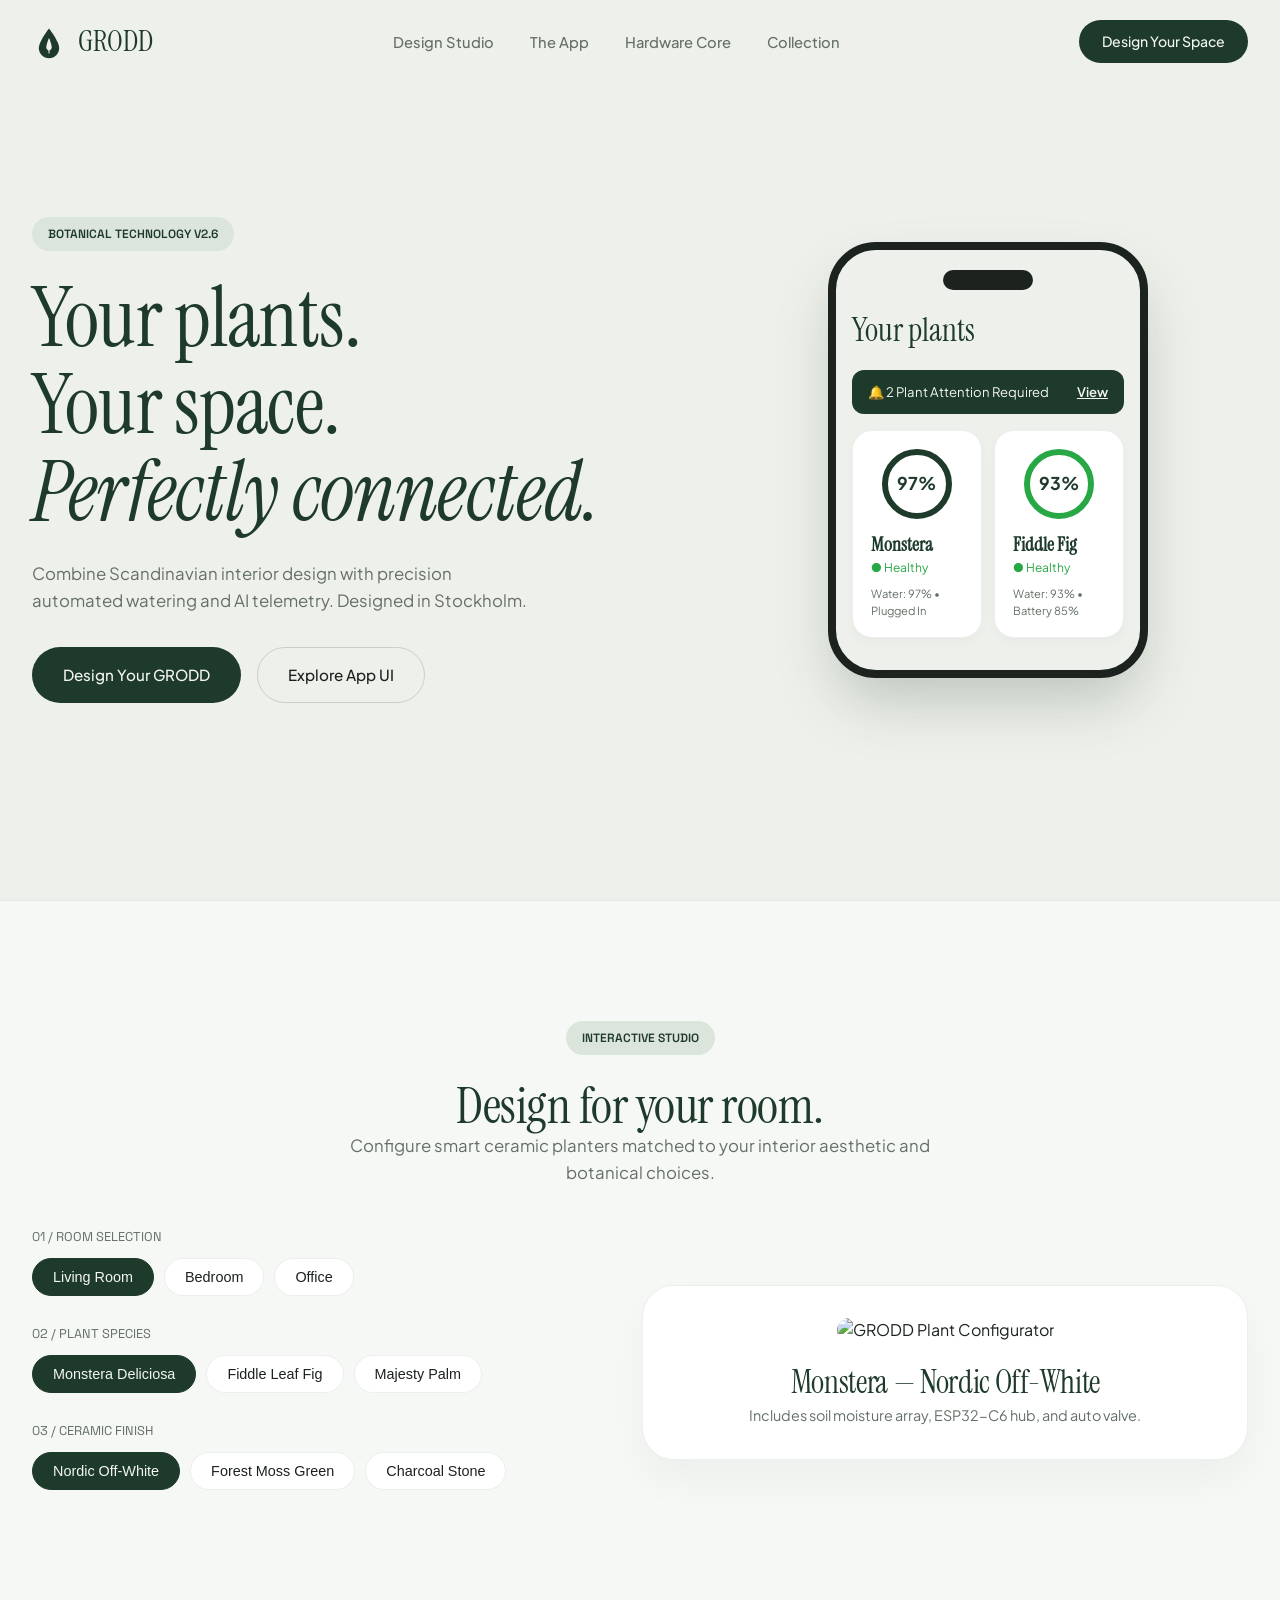
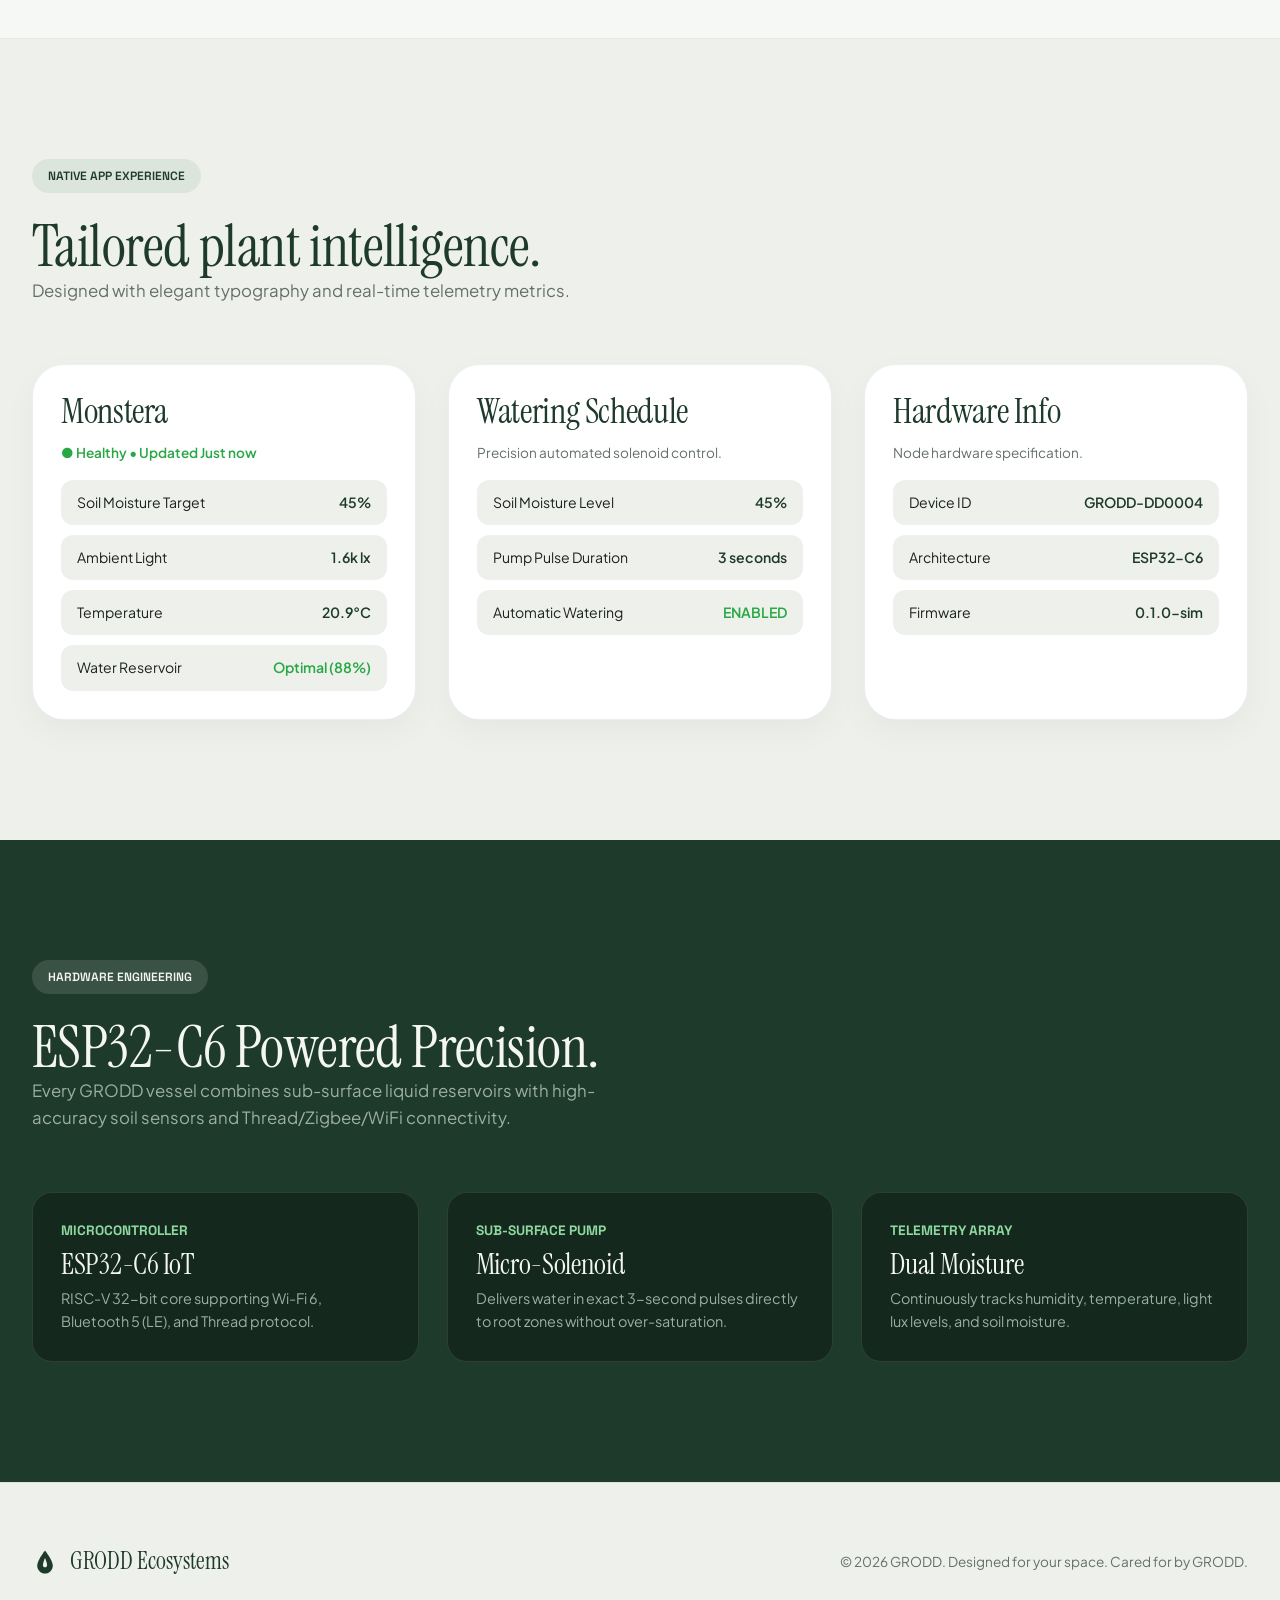
==== docs/Index.html @ 6c62f856 "upload web" ====
<!DOCTYPE html>
<html lang="en" class="no-js">
<head>
    <meta charset="UTF-8">
    <meta name="viewport" content="width=device-width, initial-scale=1.0">
    <title>GRODD — Botanical Technology & Smart Ecosystem</title>
    <meta name="description" content="GRODD bridges nature, Scandinavian design, and intelligence. Precision automated watering, ESP32-C6 cloud connectivity, and AI plant care.">
    
    <!-- Open Graph -->
    <meta property="og:type" content="website">
    <meta property="og:title" content="GRODD — Botanical Technology">
    <meta property="og:description" content="Plants. Designed for your space. Cared for by GRODD.">

    <!-- Fonts: Instrument Serif (App Headings) + Plus Jakarta Sans + Space Grotesk -->
    <link rel="preconnect" href="https://fonts.googleapis.com">
    <link rel="preconnect" href="https://fonts.gstatic.com" crossorigin>
    <link href="https://fonts.googleapis.com/css2?family=Instrument+Serif:ital@0;1&family=Plus+Jakarta+Sans:wght@300;400;500;600;700&family=Space+Grotesk:wght@300;400;500;600&display=swap" rel="stylesheet">

    <!-- Three.js -->
    <script src="https://cdnjs.cloudflare.com/ajax/libs/three.js/r128/three.min.js"></script>

    <style>
        /* -------------------------------------------------------------------------- */
        /* DESIGN SYSTEM MATCHED TO GRODD APP UI                                     */
        /* -------------------------------------------------------------------------- */
        :root {
            /* Palette directly sampled from GRODD UI Screenshots */
            --bg-primary: #EEF1EB;        /* Organic Off-white / Sage-tinted canvas */
            --bg-surface: #F6F8F5;        /* Card surface light */
            --bg-card: #FFFFFF;           /* Elevated crisp white card */
            --bg-dark: #1E3A2B;           /* Signature Deep Forest Green */
            --bg-dark-surface: #14281E;   /* Deepest Forest Night */
            
            --text-main: #1C221E;         /* Dark Forest Charcoal */
            --text-muted: #647067;        /* Soft Sage Charcoal */
            --text-light: #F4F6F3;        /* Warm Cream White */
            --text-light-muted: #9BB0A3;  /* Muted Sage White */

            --accent-green: #1E3A2B;      /* Brand Deep Green */
            --accent-emerald: #28A745;    /* Status Active Green */
            --accent-soft-green: #DCE5DC; /* Soft Green Pill Container */
            --accent-warm: #E3B069;       /* Light Gauge Warning */

            --border-subtle: rgba(30, 58, 43, 0.08);
            --border-strong: rgba(30, 58, 43, 0.18);
            --border-dark-subtle: rgba(255, 255, 255, 0.1);

            --font-serif: 'Instrument Serif', Georgia, serif;
            --font-sans: 'Plus Jakarta Sans', -apple-system, sans-serif;
            --font-mono: 'Space Grotesk', monospace;

            --radius-sm: 12px;
            --radius-md: 20px;
            --radius-lg: 32px;
            --radius-full: 9999px;

            --transition-fast: 0.2s cubic-bezier(0.16, 1, 0.3, 1);
            --transition-smooth: 0.5s cubic-bezier(0.16, 1, 0.3, 1);

            --container-max: 1320px;
        }

        /* Reset */
        *, *::before, *::after {
            box-sizing: border-box;
            margin: 0;
            padding: 0;
        }

        html {
            scroll-behavior: smooth;
            background-color: var(--bg-primary);
            color: var(--text-main);
            font-family: var(--font-sans);
            font-size: 16px;
            line-height: 1.5;
            -webkit-font-smoothing: antialiased;
        }

        body {
            overflow-x: hidden;
        }

        ::selection {
            background: var(--bg-dark);
            color: var(--text-light);
        }

        /* Typography */
        h1, h2, h3, .serif-heading {
            font-family: var(--font-serif);
            font-weight: 400;
            letter-spacing: -0.01em;
            line-height: 1.05;
        }

        .mono {
            font-family: var(--font-mono);
            text-transform: uppercase;
            letter-spacing: 0.06em;
            font-size: 0.78rem;
            color: var(--text-muted);
        }

        .section-tag {
            display: inline-flex;
            align-items: center;
            gap: 8px;
            padding: 8px 16px;
            border-radius: var(--radius-full);
            background: var(--accent-soft-green);
            font-family: var(--font-mono);
            font-size: 0.75rem;
            color: var(--bg-dark);
            margin-bottom: 24px;
            font-weight: 600;
            text-transform: uppercase;
        }

        p {
            color: var(--text-muted);
            font-size: 1.05rem;
            line-height: 1.6;
        }

        a {
            color: inherit;
            text-decoration: none;
        }

        /* Layout */
        .container {
            width: 100%;
            max-width: var(--container-max);
            margin: 0 auto;
            padding: 0 32px;
        }

        section {
            padding: 120px 0;
            position: relative;
        }

        /* Buttons */
        .btn {
            display: inline-flex;
            align-items: center;
            justify-content: center;
            gap: 10px;
            padding: 16px 30px;
            border-radius: var(--radius-full);
            font-size: 0.95rem;
            font-weight: 500;
            cursor: pointer;
            transition: all var(--transition-fast);
            border: 1px solid transparent;
        }

        .btn-dark {
            background: var(--bg-dark);
            color: var(--text-light);
        }

        .btn-dark:hover {
            background: #12251B;
            transform: translateY(-2px);
            box-shadow: 0 12px 24px rgba(30, 58, 43, 0.2);
        }

        .btn-outline {
            background: transparent;
            color: var(--text-main);
            border-color: var(--border-strong);
        }

        .btn-outline:hover {
            background: rgba(30, 58, 43, 0.05);
            transform: translateY(-2px);
        }

        /* -------------------------------------------------------------------------- */
        /* NAVBAR                                                                     */
        /* -------------------------------------------------------------------------- */
        .navbar {
            position: fixed;
            top: 0;
            left: 0;
            width: 100%;
            z-index: 1000;
            padding: 20px 0;
            transition: all var(--transition-smooth);
        }

        .navbar.scrolled {
            padding: 12px 0;
            background: rgba(238, 241, 245, 0.85);
            backdrop-filter: blur(16px);
            -webkit-backdrop-filter: blur(16px);
            border-bottom: 1px solid var(--border-subtle);
        }

        .nav-container {
            display: flex;
            align-items: center;
            justify-content: space-between;
        }

        .brand-logo {
            display: flex;
            align-items: center;
            gap: 12px;
            font-family: var(--font-serif);
            font-size: 1.8rem;
            color: var(--bg-dark);
            font-weight: 500;
        }

        /* Brand Icon SVG Matching Uploaded App Icon */
        .brand-icon-svg {
            width: 34px;
            height: 34px;
        }

        .nav-links {
            display: flex;
            align-items: center;
            gap: 36px;
            list-style: none;
        }

        .nav-link {
            font-size: 0.92rem;
            color: var(--text-muted);
            font-weight: 500;
            transition: color var(--transition-fast);
        }

        .nav-link:hover {
            color: var(--bg-dark);
        }

        /* -------------------------------------------------------------------------- */
        /* HERO SECTION                                                               */
        /* -------------------------------------------------------------------------- */
        .hero {
            min-height: 100vh;
            display: flex;
            align-items: center;
            padding-top: 140px;
            position: relative;
            overflow: hidden;
        }

        #hero-canvas {
            position: absolute;
            top: 0;
            left: 0;
            width: 100%;
            height: 100%;
            z-index: 1;
            pointer-events: none;
            opacity: 0.6;
        }

        .hero-grid {
            display: grid;
            grid-template-columns: 1.1fr 0.9fr;
            gap: 60px;
            align-items: center;
            position: relative;
            z-index: 2;
        }

        .hero-title {
            font-size: clamp(3.4rem, 6.5vw, 5.8rem);
            color: var(--bg-dark);
            margin-bottom: 24px;
        }

        .hero-title i {
            font-family: var(--font-serif);
            font-style: italic;
        }

        /* Mockup Component replicating Uploaded App Screenshots */
        .app-phone-container {
            position: relative;
            display: flex;
            justify-content: center;
        }

        .app-phone-card {
            width: 320px;
            background: var(--bg-primary);
            border: 8px solid #1C221E;
            border-radius: 48px;
            box-shadow: 0 30px 60px -10px rgba(30, 58, 43, 0.25);
            padding: 20px 16px;
            position: relative;
            overflow: hidden;
        }

        .phone-notch {
            width: 90px;
            height: 20px;
            background: #1C221E;
            border-radius: 10px;
            margin: 0 auto 16px;
        }

        .app-header-title {
            font-family: var(--font-serif);
            font-size: 2rem;
            color: var(--bg-dark);
            margin-bottom: 16px;
        }

        .app-alert-banner {
            background: var(--bg-dark);
            color: var(--text-light);
            border-radius: var(--radius-sm);
            padding: 12px 16px;
            display: flex;
            align-items: center;
            justify-content: space-between;
            font-size: 0.82rem;
            margin-bottom: 16px;
        }

        .app-plant-card {
            background: var(--bg-card);
            border-radius: var(--radius-md);
            padding: 18px;
            border: 1px solid var(--border-subtle);
            margin-bottom: 12px;
            box-shadow: 0 4px 12px rgba(0,0,0,0.03);
        }

        .app-ring-gauge {
            width: 70px;
            height: 70px;
            border-radius: 50%;
            border: 6px solid var(--bg-dark);
            display: flex;
            align-items: center;
            justify-content: center;
            font-family: var(--font-sans);
            font-weight: 700;
            font-size: 1.1rem;
            color: var(--bg-dark);
            margin: 0 auto 12px;
            position: relative;
        }

        /* -------------------------------------------------------------------------- */
        /* GRODD STUDIO CONFIGURATOR                                                  */
        /* -------------------------------------------------------------------------- */
        .studio-section {
            background: var(--bg-surface);
            border-top: 1px solid var(--border-subtle);
            border-bottom: 1px solid var(--border-subtle);
        }

        .config-grid {
            display: grid;
            grid-template-columns: 1fr 1.1fr;
            gap: 60px;
            margin-top: 40px;
            align-items: center;
        }

        .control-group {
            margin-bottom: 28px;
        }

        .control-label {
            font-family: var(--font-mono);
            font-size: 0.8rem;
            color: var(--text-muted);
            text-transform: uppercase;
            margin-bottom: 12px;
        }

        .pill-options {
            display: flex;
            flex-wrap: wrap;
            gap: 10px;
        }

        .pill-btn {
            background: var(--bg-card);
            border: 1px solid var(--border-subtle);
            color: var(--text-main);
            padding: 10px 20px;
            border-radius: var(--radius-full);
            font-size: 0.9rem;
            cursor: pointer;
            transition: all var(--transition-fast);
            font-weight: 500;
        }

        .pill-btn:hover {
            border-color: var(--bg-dark);
        }

        .pill-btn.active {
            background: var(--bg-dark);
            color: var(--text-light);
            border-color: var(--bg-dark);
        }

        .preview-card {
            background: var(--bg-card);
            border-radius: var(--radius-lg);
            border: 1px solid var(--border-subtle);
            padding: 32px;
            box-shadow: 0 20px 40px rgba(0,0,0,0.04);
            text-align: center;
        }

        .preview-image {
            width: 100%;
            height: 320px;
            object-fit: cover;
            border-radius: var(--radius-md);
            margin-bottom: 24px;
            transition: opacity 0.3s ease;
        }

        /* -------------------------------------------------------------------------- */
        /* APP SHOWCASE SECTION (SERIF UI ALIGNMENT)                                 */
        /* -------------------------------------------------------------------------- */
        .app-showcase-grid {
            display: grid;
            grid-template-columns: repeat(3, 1fr);
            gap: 32px;
            margin-top: 60px;
        }

        .app-screen-card {
            background: var(--bg-card);
            border: 1px solid var(--border-subtle);
            border-radius: var(--radius-lg);
            padding: 28px;
            box-shadow: 0 12px 32px rgba(0,0,0,0.04);
        }

        .app-screen-card h3 {
            font-size: 2.2rem;
            color: var(--bg-dark);
            margin-bottom: 12px;
        }

        .telemetry-row {
            display: flex;
            justify-content: space-between;
            background: var(--bg-primary);
            padding: 12px 16px;
            border-radius: var(--radius-sm);
            margin-top: 10px;
            font-size: 0.88rem;
        }

        .telemetry-val {
            font-weight: 600;
            color: var(--bg-dark);
        }

        /* -------------------------------------------------------------------------- */
        /* ECOSYSTEM & HARDWARE SPECS (ESP32-C6)                                      */
        /* -------------------------------------------------------------------------- */
        .dark-section {
            background: var(--bg-dark);
            color: var(--text-light);
        }

        .dark-section p {
            color: var(--text-light-muted);
        }

        .dark-section .section-tag {
            background: rgba(255,255,255,0.12);
            color: var(--text-light);
        }

        .spec-grid {
            display: grid;
            grid-template-columns: repeat(auto-fit, minmax(260px, 1fr));
            gap: 28px;
            margin-top: 60px;
        }

        .spec-card {
            background: var(--bg-dark-surface);
            border: 1px solid var(--border-dark-subtle);
            border-radius: var(--radius-md);
            padding: 28px;
        }

        .spec-card h4 {
            font-family: var(--font-mono);
            color: #8FD8A0;
            font-size: 0.85rem;
            margin-bottom: 8px;
            text-transform: uppercase;
        }

        .spec-card h3 {
            font-size: 1.8rem;
            color: var(--text-light);
            margin-bottom: 8px;
        }

        /* -------------------------------------------------------------------------- */
        /* FOOTER & BRAND SIGNATURE                                                   */
        /* -------------------------------------------------------------------------- */
        footer {
            border-top: 1px solid var(--border-subtle);
            padding: 60px 0 40px;
            background: var(--bg-primary);
        }

        .footer-flex {
            display: flex;
            justify-content: space-between;
            align-items: center;
            flex-wrap: wrap;
            gap: 20px;
        }

        /* Responsive */
        @media (max-width: 992px) {
            .hero-grid, .config-grid, .app-showcase-grid {
                grid-template-columns: 1fr;
            }
            .nav-links {
                display: none;
            }
        }
    </style>
</head>
<body>

    <!-- NAVBAR WITH MATCHED BRAND ICON -->
    <nav class="navbar" id="navbar">
        <div class="container nav-container">
            <a href="#" class="brand-logo">
                <!-- SVG sampled from uploaded icon_2.png -->
                <svg class="brand-icon-svg" viewBox="0 0 100 100" fill="none" xmlns="http://www.w3.org/2000/svg">
                    <path d="M50 10C50 10 20 48 20 68 C20 84.5685 33.4315 98 50 98 C66.5685 98 80 84.5685 80 68 C80 48 50 10 50 10Z" fill="#1E3A2B"/>
                    <path d="M50 38 C50 38 42 56 42 66 C42 70.4183 45.5817 74 50 74 C54.4183 74 58 70.4183 58 66 C58 56 50 38 50 38Z" fill="#EEF1EB"/>
                    <path d="M50 74 L50 82" stroke="#EEF1EB" stroke-width="3" stroke-linecap="round"/>
                </svg>
                GRODD
            </a>
            <ul class="nav-links">
                <li><a href="#studio" class="nav-link">Design Studio</a></li>
                <li><a href="#app" class="nav-link">The App</a></li>
                <li><a href="#hardware" class="nav-link">Hardware Core</a></li>
                <li><a href="#products" class="nav-link">Collection</a></li>
            </ul>
            <a href="#studio" class="btn btn-dark" style="padding: 10px 22px; font-size: 0.88rem;">
                Design Your Space
            </a>
        </div>
    </nav>

    <!-- HERO SECTION MATCHING BRAND ATMOSPHERE -->
    <section class="hero">
        <canvas id="hero-canvas"></canvas>
        <div class="container">
            <div class="hero-grid">
                <div>
                    <div class="section-tag">BOTANICAL TECHNOLOGY v2.6</div>
                    <h1 class="hero-title">Your plants.<br>Your space.<br><i>Perfectly connected.</i></h1>
                    <p style="margin-bottom: 32px; max-width: 500px;">Combine Scandinavian interior design with precision automated watering and AI telemetry. Designed in Stockholm.</p>
                    <div style="display:flex; gap:16px; flex-wrap:wrap;">
                        <a href="#studio" class="btn btn-dark">Design Your GRODD</a>
                        <a href="#app" class="btn btn-outline">Explore App UI</a>
                    </div>
                </div>

                <!-- Live Replicated App UI Screen -->
                <div class="app-phone-container">
                    <div class="app-phone-card">
                        <div class="phone-notch"></div>
                        <div class="app-header-title">Your plants</div>
                        
                        <div class="app-alert-banner">
                            <span>🔔 2 Plant Attention Required</span>
                            <span style="font-weight:600; text-decoration:underline;">View</span>
                        </div>

                        <div style="display:grid; grid-template-columns:1fr 1fr; gap:12px;">
                            <div class="app-plant-card">
                                <div class="app-ring-gauge">97%</div>
                                <div style="font-family:var(--font-serif); font-size:1.2rem; font-weight:600; color:var(--bg-dark);">Monstera</div>
                                <div style="font-size:0.75rem; color:var(--accent-emerald);">● Healthy</div>
                                <div style="font-size:0.7rem; color:var(--text-muted); margin-top:8px;">Water: 97% • Plugged In</div>
                            </div>
                            <div class="app-plant-card">
                                <div class="app-ring-gauge" style="border-color:#28A745;">93%</div>
                                <div style="font-family:var(--font-serif); font-size:1.2rem; font-weight:600; color:var(--bg-dark);">Fiddle Fig</div>
                                <div style="font-size:0.75rem; color:var(--accent-emerald);">● Healthy</div>
                                <div style="font-size:0.7rem; color:var(--text-muted); margin-top:8px;">Water: 93% • Battery 85%</div>
                            </div>
                        </div>
                    </div>
                </div>
            </div>
        </div>
    </section>

    <!-- INTERACTIVE STUDIO CONFIGURATOR -->
    <section id="studio" class="studio-section">
        <div class="container">
            <div style="text-align: center; max-width: 600px; margin: 0 auto 40px;">
                <div class="section-tag">Interactive Studio</div>
                <h2 style="font-size: clamp(2.5rem, 4vw, 3.8rem); color: var(--bg-dark);">Design for your room.</h2>
                <p>Configure smart ceramic planters matched to your interior aesthetic and botanical choices.</p>
            </div>

            <div class="config-grid">
                <div>
                    <div class="control-group">
                        <div class="control-label">01 / Room Selection</div>
                        <div class="pill-options" id="room-select">
                            <button class="pill-btn active" data-val="living">Living Room</button>
                            <button class="pill-btn" data-val="bedroom">Bedroom</button>
                            <button class="pill-btn" data-val="office">Office</button>
                        </div>
                    </div>

                    <div class="control-group">
                        <div class="control-label">02 / Plant Species</div>
                        <div class="pill-options" id="plant-select">
                            <button class="pill-btn active" data-val="monstera">Monstera Deliciosa</button>
                            <button class="pill-btn" data-val="fiddle">Fiddle Leaf Fig</button>
                            <button class="pill-btn" data-val="palm">Majesty Palm</button>
                        </div>
                    </div>

                    <div class="control-group">
                        <div class="control-label">03 / Ceramic Finish</div>
                        <div class="pill-options" id="finish-select">
                            <button class="pill-btn active" data-val="mineral">Nordic Off-White</button>
                            <button class="pill-btn" data-val="forest">Forest Moss Green</button>
                            <button class="pill-btn" data-val="stone">Charcoal Stone</button>
                        </div>
                    </div>
                </div>

                <div class="preview-card">
                    <img id="studio-img" src="https://images.unsplash.com/photo-1618221195710-dd6b41faaea6?auto=format&fit=crop&w=1000&q=80" class="preview-image" alt="GRODD Plant Configurator">
                    <h3 id="studio-title" style="font-size:2rem; color:var(--bg-dark);">Monstera — Nordic Off-White</h3>
                    <p style="font-size:0.9rem; margin-top:4px;">Includes soil moisture array, ESP32-C6 hub, and auto valve.</p>
                </div>
            </div>
        </div>
    </section>

    <!-- APP SHOWCASE MATCHING SCREENSHOTS -->
    <section id="app">
        <div class="container">
            <div style="max-width: 600px; margin-bottom: 40px;">
                <div class="section-tag">Native App Experience</div>
                <h2 style="font-size: clamp(2.5rem, 4.5vw, 4rem); color: var(--bg-dark);">Tailored plant intelligence.</h2>
                <p>Designed with elegant typography and real-time telemetry metrics.</p>
            </div>

            <div class="app-showcase-grid">
                <div class="app-screen-card">
                    <h3>Monstera</h3>
                    <p style="font-size:0.85rem; color:var(--accent-emerald); font-weight:600; margin-bottom:16px;">● Healthy • Updated Just now</p>
                    
                    <div class="telemetry-row">
                        <span>Soil Moisture Target</span>
                        <span class="telemetry-val">45%</span>
                    </div>
                    <div class="telemetry-row">
                        <span>Ambient Light</span>
                        <span class="telemetry-val">1.6k lx</span>
                    </div>
                    <div class="telemetry-row">
                        <span>Temperature</span>
                        <span class="telemetry-val">20.9°C</span>
                    </div>
                    <div class="telemetry-row">
                        <span>Water Reservoir</span>
                        <span class="telemetry-val" style="color:var(--accent-emerald);">Optimal (88%)</span>
                    </div>
                </div>

                <div class="app-screen-card">
                    <h3>Watering Schedule</h3>
                    <p style="font-size:0.85rem; margin-bottom:16px;">Precision automated solenoid control.</p>

                    <div class="telemetry-row">
                        <span>Soil Moisture Level</span>
                        <span class="telemetry-val">45%</span>
                    </div>
                    <div class="telemetry-row">
                        <span>Pump Pulse Duration</span>
                        <span class="telemetry-val">3 seconds</span>
                    </div>
                    <div class="telemetry-row">
                        <span>Automatic Watering</span>
                        <span class="telemetry-val" style="color:var(--accent-emerald);">ENABLED</span>
                    </div>
                </div>

                <div class="app-screen-card">
                    <h3>Hardware Info</h3>
                    <p style="font-size:0.85rem; margin-bottom:16px;">Node hardware specification.</p>

                    <div class="telemetry-row">
                        <span>Device ID</span>
                        <span class="telemetry-val">GRODD-DD0004</span>
                    </div>
                    <div class="telemetry-row">
                        <span>Architecture</span>
                        <span class="telemetry-val">ESP32-C6</span>
                    </div>
                    <div class="telemetry-row">
                        <span>Firmware</span>
                        <span class="telemetry-val">0.1.0-sim</span>
                    </div>
                </div>
            </div>
        </div>
    </section>

    <!-- HARDWARE CORE (ESP32-C6) -->
    <section id="hardware" class="dark-section">
        <div class="container">
            <div style="max-width: 600px;">
                <div class="section-tag">Hardware Engineering</div>
                <h2 style="font-size: clamp(2.5rem, 4.5vw, 4rem); color: var(--text-light);">ESP32-C6 Powered Precision.</h2>
                <p>Every GRODD vessel combines sub-surface liquid reservoirs with high-accuracy soil sensors and Thread/Zigbee/WiFi connectivity.</p>
            </div>

            <div class="spec-grid">
                <div class="spec-card">
                    <h4>Microcontroller</h4>
                    <h3>ESP32-C6 IoT</h3>
                    <p style="font-size:0.9rem;">RISC-V 32-bit core supporting Wi-Fi 6, Bluetooth 5 (LE), and Thread protocol.</p>
                </div>
                <div class="spec-card">
                    <h4>Sub-surface Pump</h4>
                    <h3>Micro-Solenoid</h3>
                    <p style="font-size:0.9rem;">Delivers water in exact 3-second pulses directly to root zones without over-saturation.</p>
                </div>
                <div class="spec-card">
                    <h4>Telemetry Array</h4>
                    <h3>Dual Moisture</h3>
                    <p style="font-size:0.9rem;">Continuously tracks humidity, temperature, light lux levels, and soil moisture.</p>
                </div>
            </div>
        </div>
    </section>

    <!-- FOOTER -->
    <footer>
        <div class="container">
            <div class="footer-flex">
                <a href="#" class="brand-logo" style="font-size: 1.5rem;">
                    <svg class="brand-icon-svg" viewBox="0 0 100 100" fill="none" xmlns="http://www.w3.org/2000/svg" style="width:26px; height:26px;">
                        <path d="M50 10C50 10 20 48 20 68 C20 84.5685 33.4315 98 50 98 C66.5685 98 80 84.5685 80 68 C80 48 50 10 50 10Z" fill="#1E3A2B"/>
                        <path d="M50 38 C50 38 42 56 42 66 C42 70.4183 45.5817 74 50 74 C54.4183 74 58 70.4183 58 66 C58 56 50 38 50 38Z" fill="#EEF1EB"/>
                    </svg>
                    GRODD Ecosystems
                </a>
                <p style="font-size: 0.85rem;">© 2026 GRODD. Designed for your space. Cared for by GRODD.</p>
            </div>
        </div>
    </footer>

    <!-- INTERACTIVE SCRIPTS -->
    <script>
        // Navbar scroll effect
        const navbar = document.getElementById('navbar');
        window.addEventListener('scroll', () => {
            if (window.scrollY > 40) {
                navbar.classList.add('scrolled');
            } else {
                navbar.classList.remove('scrolled');
            }
        });

        // Configurator state logic
        const plantImgs = {
            monstera: "https://images.unsplash.com/photo-1618221195710-dd6b41faaea6?auto=format&fit=crop&w=1000&q=80",
            fiddle: "https://images.unsplash.com/photo-1545241047-6083a3684587?auto=format&fit=crop&w=1000&q=80",
            palm: "https://images.unsplash.com/photo-1512428559087-560fa5ceab42?auto=format&fit=crop&w=1000&q=80"
        };

        let selectedPlant = 'monstera';
        let selectedFinish = 'mineral';

        function bindPills(containerId, callback) {
            const container = document.getElementById(containerId);
            const buttons = container.querySelectorAll('.pill-btn');
            buttons.forEach(btn => {
                btn.addEventListener('click', () => {
                    buttons.forEach(b => b.classList.remove('active'));
                    btn.classList.add('active');
                    callback(btn.getAttribute('data-val'), btn.innerText);
                });
            });
        }

        bindPills('plant-select', (val, label) => {
            selectedPlant = val;
            updatePreview();
        });

        bindPills('finish-select', (val, label) => {
            selectedFinish = label;
            updatePreview();
        });

        function updatePreview() {
            const img = document.getElementById('studio-img');
            const title = document.getElementById('studio-title');
            img.style.opacity = '0.3';
            setTimeout(() => {
                img.src = plantImgs[selectedPlant];
                const plantName = selectedPlant.charAt(0).toUpperCase() + selectedPlant.slice(1);
                title.innerText = `${plantName} — ${selectedFinish}`;
                img.style.opacity = '1';
            }, 200);
        }

        // Hero Background WebGL canvas animation
        function initHeroCanvas() {
            const canvas = document.getElementById('hero-canvas');
            const scene = new THREE.Scene();
            const camera = new THREE.PerspectiveCamera(60, window.innerWidth / window.innerHeight, 0.1, 1000);
            camera.position.z = 5;

            const renderer = new THREE.WebGLRenderer({ canvas: canvas, alpha: true, antialias: true });
            renderer.setSize(window.innerWidth, window.innerHeight);

            const group = new THREE.Group();
            const geo = new THREE.IcosahedronGeometry(1, 2);

            for (let i = 0; i < 15; i++) {
                const mat = new THREE.MeshBasicMaterial({ color: 0x1E3A2B, wireframe: true, opacity: 0.15, transparent: true });
                const mesh = new THREE.Mesh(geo, mat);
                mesh.position.set((Math.random() - 0.5) * 10, (Math.random() - 0.5) * 6, (Math.random() - 0.5) * 4);
                group.add(mesh);
            }
            scene.add(group);

            function animate() {
                requestAnimationFrame(animate);
                group.rotation.y += 0.0015;
                renderer.render(scene, camera);
            }
            animate();
        }

        window.addEventListener('load', initHeroCanvas);
    </script>
</body>
</html>
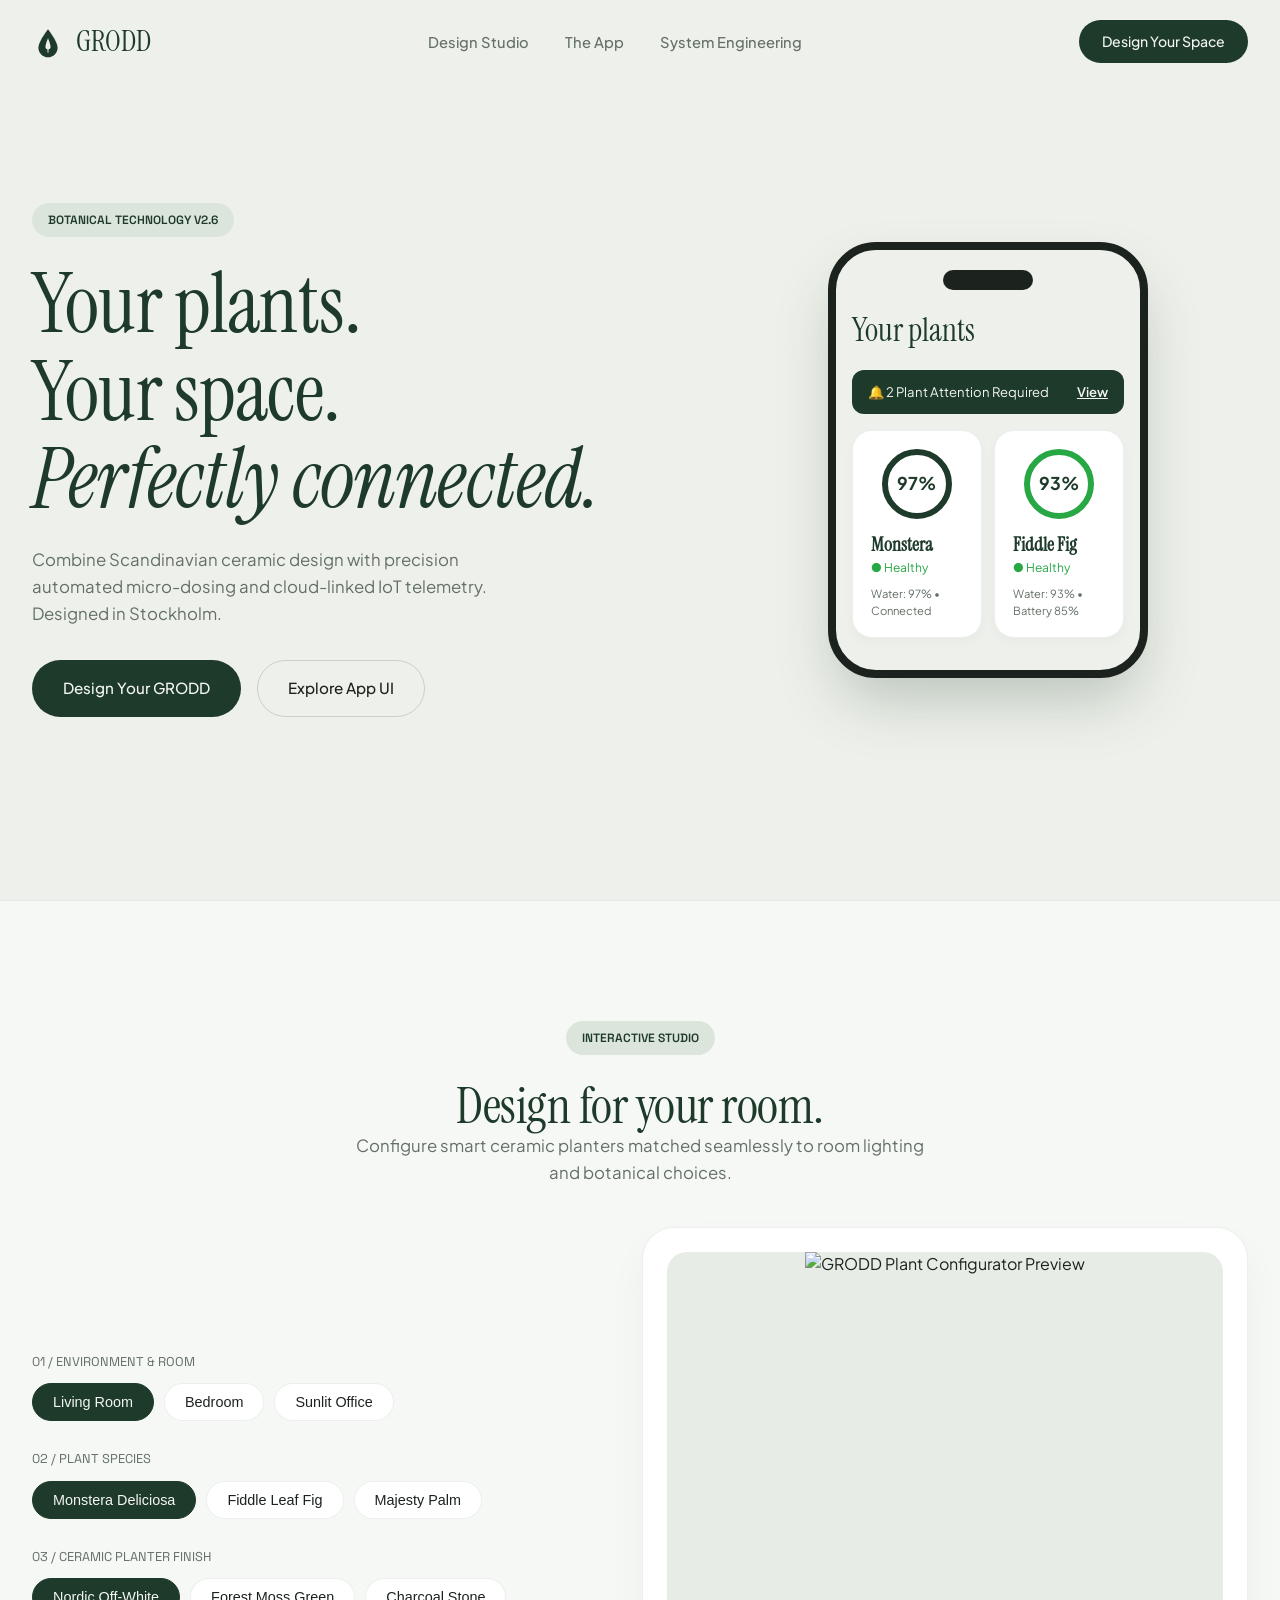
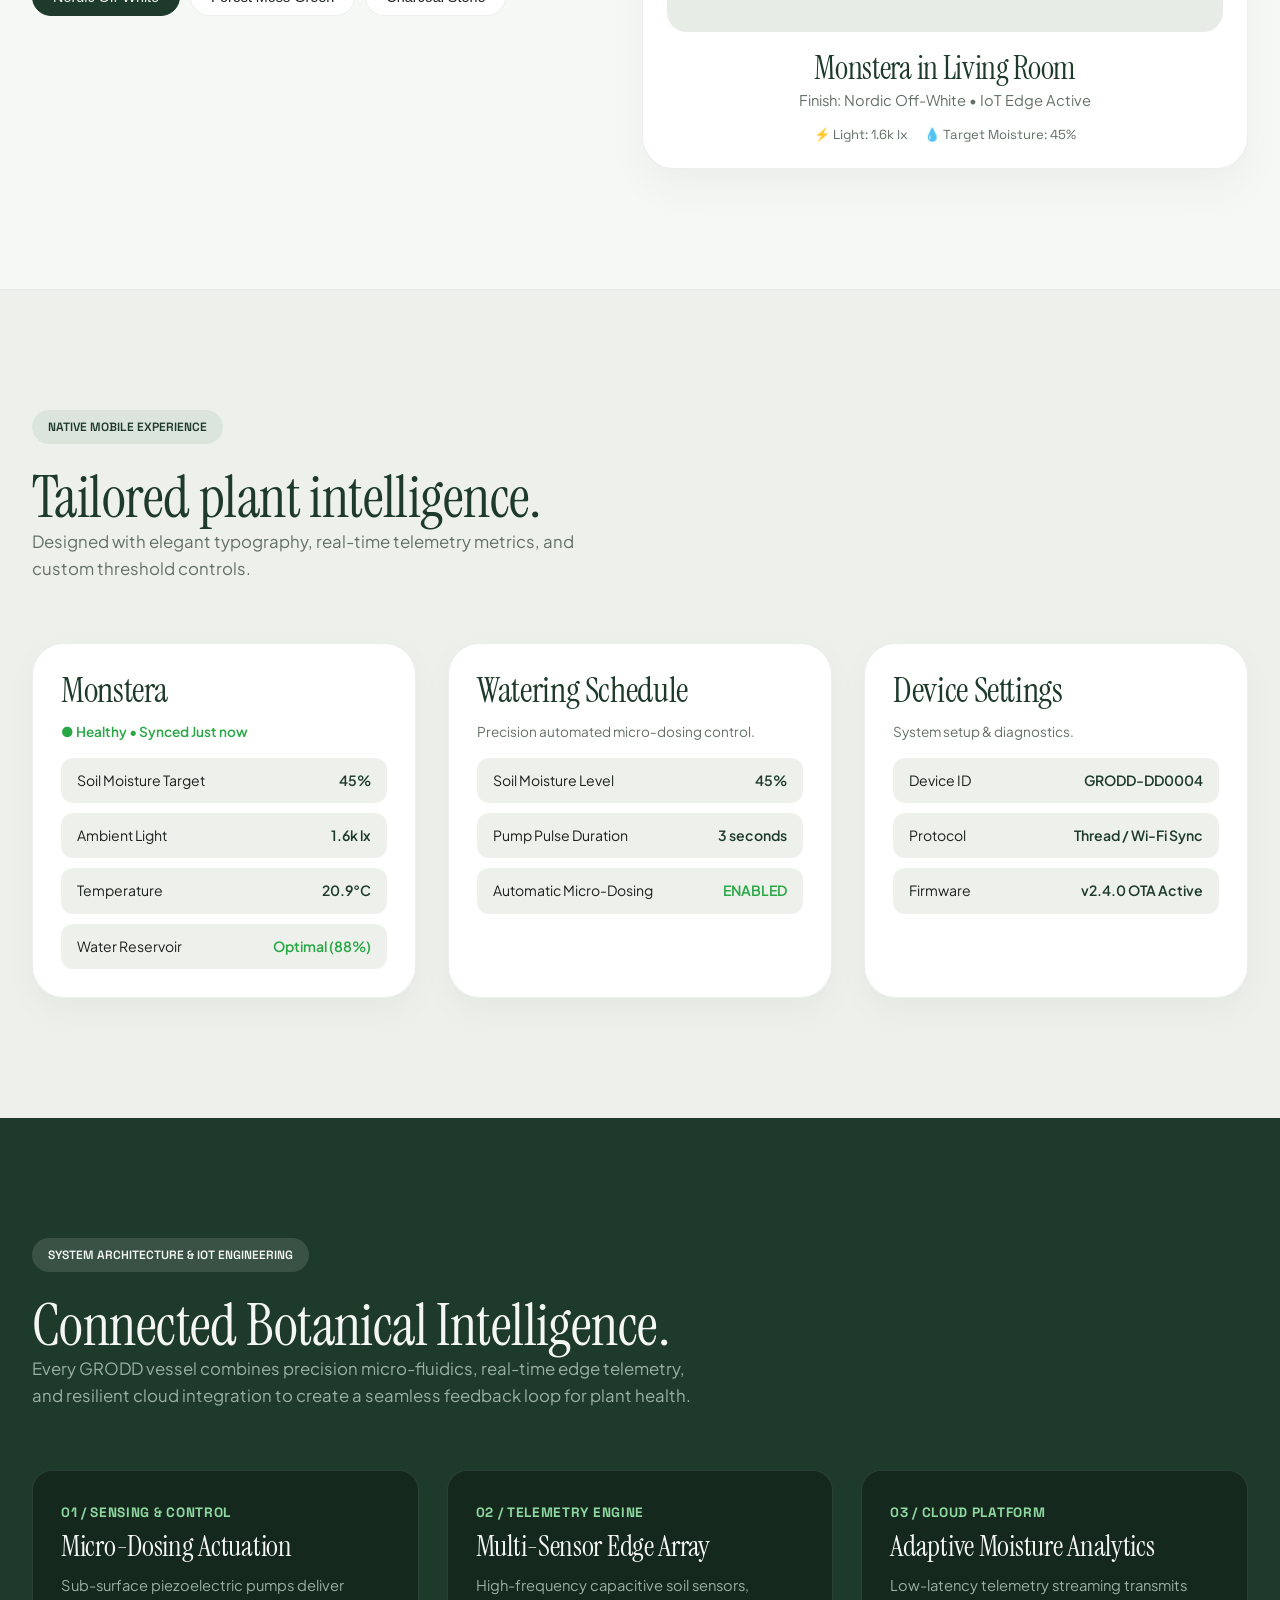
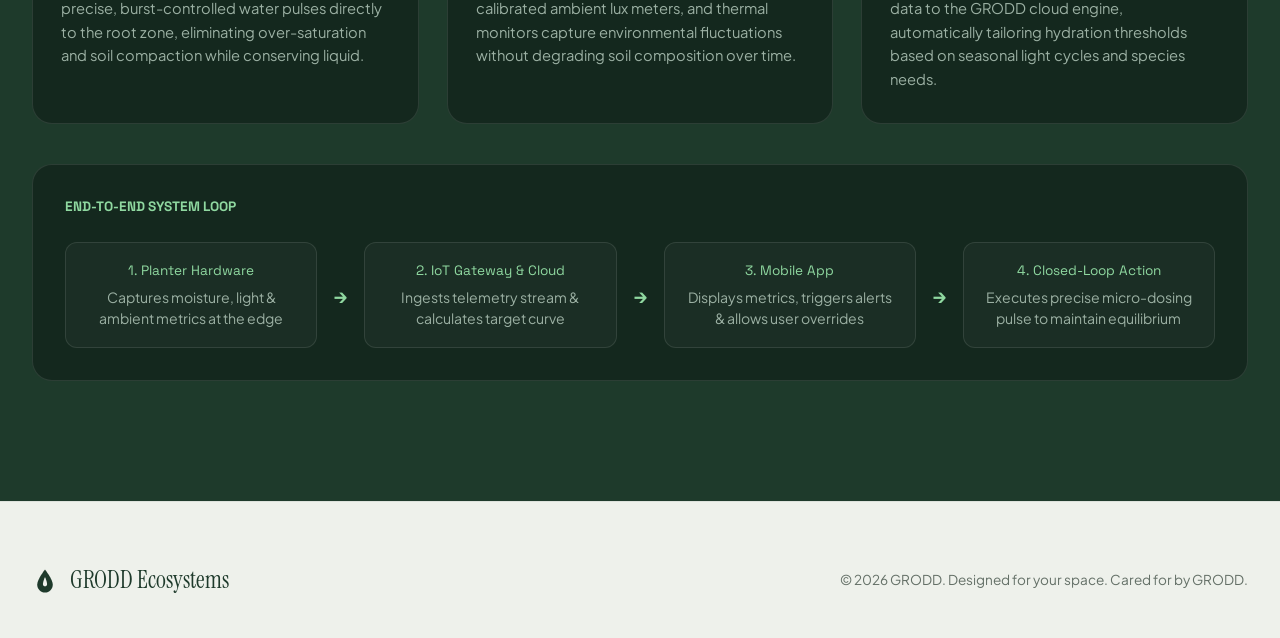
==== commit ed50739a: "update web" ====
--- a/docs/Index.html
+++ b/docs/Index.html
@@ -3,15 +3,10 @@
 <head>
     <meta charset="UTF-8">
     <meta name="viewport" content="width=device-width, initial-scale=1.0">
-    <title>GRODD — Botanical Technology & Smart Ecosystem</title>
-    <meta name="description" content="GRODD bridges nature, Scandinavian design, and intelligence. Precision automated watering, ESP32-C6 cloud connectivity, and AI plant care.">
-    
-    <!-- Open Graph -->
-    <meta property="og:type" content="website">
-    <meta property="og:title" content="GRODD — Botanical Technology">
-    <meta property="og:description" content="Plants. Designed for your space. Cared for by GRODD.">
-
-    <!-- Fonts: Instrument Serif (App Headings) + Plus Jakarta Sans + Space Grotesk -->
+    <title>GRODD — Smart Planter & Botanical Ecosystem</title>
+    <meta name="description" content="GRODD bridges Scandinavian design, precision automated micro-dosing, real-time IoT edge telemetry, and seamless mobile application control for indoor plant ecosystems.">
+
+    <!-- Fonts: Instrument Serif + Plus Jakarta Sans + Space Grotesk -->
     <link rel="preconnect" href="https://fonts.googleapis.com">
     <link rel="preconnect" href="https://fonts.gstatic.com" crossorigin>
     <link href="https://fonts.googleapis.com/css2?family=Instrument+Serif:ital@0;1&family=Plus+Jakarta+Sans:wght@300;400;500;600;700&family=Space+Grotesk:wght@300;400;500;600&display=swap" rel="stylesheet">
@@ -20,26 +15,21 @@
     <script src="https://cdnjs.cloudflare.com/ajax/libs/three.js/r128/three.min.js"></script>
 
     <style>
-        /* -------------------------------------------------------------------------- */
-        /* DESIGN SYSTEM MATCHED TO GRODD APP UI                                     */
-        /* -------------------------------------------------------------------------- */
         :root {
-            /* Palette directly sampled from GRODD UI Screenshots */
-            --bg-primary: #EEF1EB;        /* Organic Off-white / Sage-tinted canvas */
-            --bg-surface: #F6F8F5;        /* Card surface light */
-            --bg-card: #FFFFFF;           /* Elevated crisp white card */
-            --bg-dark: #1E3A2B;           /* Signature Deep Forest Green */
+            --bg-primary: #EEF1EB;        /* Soft sage-tinted background */
+            --bg-surface: #F6F8F5;        /* Light card surface */
+            --bg-card: #FFFFFF;           /* Crisp white card */
+            --bg-dark: #1E3A2B;           /* Deep Forest Green */
             --bg-dark-surface: #14281E;   /* Deepest Forest Night */
             
-            --text-main: #1C221E;         /* Dark Forest Charcoal */
+            --text-main: #1C221E;         /* Dark Charcoal */
             --text-muted: #647067;        /* Soft Sage Charcoal */
             --text-light: #F4F6F3;        /* Warm Cream White */
             --text-light-muted: #9BB0A3;  /* Muted Sage White */
 
             --accent-green: #1E3A2B;      /* Brand Deep Green */
-            --accent-emerald: #28A745;    /* Status Active Green */
+            --accent-emerald: #28A745;    /* Active Status Green */
             --accent-soft-green: #DCE5DC; /* Soft Green Pill Container */
-            --accent-warm: #E3B069;       /* Light Gauge Warning */
 
             --border-subtle: rgba(30, 58, 43, 0.08);
             --border-strong: rgba(30, 58, 43, 0.18);
@@ -60,7 +50,6 @@
             --container-max: 1320px;
         }
 
-        /* Reset */
         *, *::before, *::after {
             box-sizing: border-box;
             margin: 0;
@@ -86,7 +75,6 @@
             color: var(--text-light);
         }
 
-        /* Typography */
         h1, h2, h3, .serif-heading {
             font-family: var(--font-serif);
             font-weight: 400;
@@ -128,7 +116,6 @@
             text-decoration: none;
         }
 
-        /* Layout */
         .container {
             width: 100%;
             max-width: var(--container-max);
@@ -141,7 +128,6 @@
             position: relative;
         }
 
-        /* Buttons */
         .btn {
             display: inline-flex;
             align-items: center;
@@ -178,9 +164,7 @@
             transform: translateY(-2px);
         }
 
-        /* -------------------------------------------------------------------------- */
-        /* NAVBAR                                                                     */
-        /* -------------------------------------------------------------------------- */
+        /* NAVBAR */
         .navbar {
             position: fixed;
             top: 0;
@@ -193,7 +177,7 @@
 
         .navbar.scrolled {
             padding: 12px 0;
-            background: rgba(238, 241, 245, 0.85);
+            background: rgba(238, 241, 245, 0.88);
             backdrop-filter: blur(16px);
             -webkit-backdrop-filter: blur(16px);
             border-bottom: 1px solid var(--border-subtle);
@@ -215,10 +199,9 @@
             font-weight: 500;
         }
 
-        /* Brand Icon SVG Matching Uploaded App Icon */
         .brand-icon-svg {
-            width: 34px;
-            height: 34px;
+            width: 32px;
+            height: 32px;
         }
 
         .nav-links {
@@ -239,9 +222,7 @@
             color: var(--bg-dark);
         }
 
-        /* -------------------------------------------------------------------------- */
-        /* HERO SECTION                                                               */
-        /* -------------------------------------------------------------------------- */
+        /* HERO SECTION */
         .hero {
             min-height: 100vh;
             display: flex;
@@ -259,7 +240,7 @@
             height: 100%;
             z-index: 1;
             pointer-events: none;
-            opacity: 0.6;
+            opacity: 0.5;
         }
 
         .hero-grid {
@@ -282,7 +263,6 @@
             font-style: italic;
         }
 
-        /* Mockup Component replicating Uploaded App Screenshots */
         .app-phone-container {
             position: relative;
             display: flex;
@@ -349,12 +329,9 @@
             font-size: 1.1rem;
             color: var(--bg-dark);
             margin: 0 auto 12px;
-            position: relative;
-        }
-
-        /* -------------------------------------------------------------------------- */
-        /* GRODD STUDIO CONFIGURATOR                                                  */
-        /* -------------------------------------------------------------------------- */
+        }
+
+        /* STUDIO CONFIGURATOR */
         .studio-section {
             background: var(--bg-surface);
             border-top: 1px solid var(--border-subtle);
@@ -413,23 +390,44 @@
             background: var(--bg-card);
             border-radius: var(--radius-lg);
             border: 1px solid var(--border-subtle);
-            padding: 32px;
+            padding: 24px;
             box-shadow: 0 20px 40px rgba(0,0,0,0.04);
             text-align: center;
         }
 
+        .preview-image-wrapper {
+            position: relative;
+            width: 100%;
+            height: 380px;
+            overflow: hidden;
+            border-radius: var(--radius-md);
+            margin-bottom: 20px;
+            background-color: #E8ECE6;
+        }
+
         .preview-image {
             width: 100%;
-            height: 320px;
+            height: 100%;
             object-fit: cover;
-            border-radius: var(--radius-md);
-            margin-bottom: 24px;
-            transition: opacity 0.3s ease;
-        }
-
-        /* -------------------------------------------------------------------------- */
-        /* APP SHOWCASE SECTION (SERIF UI ALIGNMENT)                                 */
-        /* -------------------------------------------------------------------------- */
+            transition: opacity 0.35s ease-in-out, transform 0.5s ease;
+        }
+
+        .preview-image.loading {
+            opacity: 0.2;
+            transform: scale(1.02);
+        }
+
+        .specs-badge-row {
+            display: flex;
+            justify-content: center;
+            gap: 16px;
+            margin-top: 12px;
+            font-size: 0.82rem;
+            color: var(--text-muted);
+            font-family: var(--font-mono);
+        }
+
+        /* APP SHOWCASE SECTION */
         .app-showcase-grid {
             display: grid;
             grid-template-columns: repeat(3, 1fr);
@@ -466,9 +464,7 @@
             color: var(--bg-dark);
         }
 
-        /* -------------------------------------------------------------------------- */
-        /* ECOSYSTEM & HARDWARE SPECS (ESP32-C6)                                      */
-        /* -------------------------------------------------------------------------- */
+        /* HARDWARE & SYSTEM ARCHITECTURE */
         .dark-section {
             background: var(--bg-dark);
             color: var(--text-light);
@@ -485,7 +481,7 @@
 
         .spec-grid {
             display: grid;
-            grid-template-columns: repeat(auto-fit, minmax(260px, 1fr));
+            grid-template-columns: repeat(auto-fit, minmax(280px, 1fr));
             gap: 28px;
             margin-top: 60px;
         }
@@ -494,7 +490,10 @@
             background: var(--bg-dark-surface);
             border: 1px solid var(--border-dark-subtle);
             border-radius: var(--radius-md);
-            padding: 28px;
+            padding: 32px 28px;
+            display: flex;
+            flex-direction: column;
+            justify-content: space-between;
         }
 
         .spec-card h4 {
@@ -503,17 +502,61 @@
             font-size: 0.85rem;
             margin-bottom: 8px;
             text-transform: uppercase;
+            letter-spacing: 0.05em;
         }
 
         .spec-card h3 {
             font-size: 1.8rem;
             color: var(--text-light);
-            margin-bottom: 8px;
-        }
-
-        /* -------------------------------------------------------------------------- */
-        /* FOOTER & BRAND SIGNATURE                                                   */
-        /* -------------------------------------------------------------------------- */
+            margin-bottom: 12px;
+        }
+
+        .arch-diagram {
+            background: var(--bg-dark-surface);
+            border: 1px solid var(--border-dark-subtle);
+            border-radius: var(--radius-md);
+            padding: 32px;
+            margin-top: 40px;
+        }
+
+        .arch-pipeline {
+            display: flex;
+            align-items: center;
+            justify-content: space-between;
+            gap: 16px;
+            flex-wrap: wrap;
+            margin-top: 24px;
+        }
+
+        .arch-step {
+            flex: 1;
+            min-width: 180px;
+            background: rgba(255,255,255,0.03);
+            border: 1px solid var(--border-dark-subtle);
+            border-radius: var(--radius-sm);
+            padding: 18px;
+            text-align: center;
+        }
+
+        .arch-step-title {
+            font-family: var(--font-mono);
+            font-size: 0.85rem;
+            color: #8FD8A0;
+            margin-bottom: 6px;
+        }
+
+        .arch-step-desc {
+            font-size: 0.88rem;
+            color: var(--text-light-muted);
+        }
+
+        .arch-arrow {
+            color: #8FD8A0;
+            font-size: 1.2rem;
+            font-weight: 700;
+        }
+
+        /* FOOTER */
         footer {
             border-top: 1px solid var(--border-subtle);
             padding: 60px 0 40px;
@@ -528,7 +571,6 @@
             gap: 20px;
         }
 
-        /* Responsive */
         @media (max-width: 992px) {
             .hero-grid, .config-grid, .app-showcase-grid {
                 grid-template-columns: 1fr;
@@ -536,16 +578,18 @@
             .nav-links {
                 display: none;
             }
+            .arch-arrow {
+                display: none;
+            }
         }
     </style>
 </head>
 <body>
 
-    <!-- NAVBAR WITH MATCHED BRAND ICON -->
+    <!-- NAVBAR -->
     <nav class="navbar" id="navbar">
         <div class="container nav-container">
             <a href="#" class="brand-logo">
-                <!-- SVG sampled from uploaded icon_2.png -->
                 <svg class="brand-icon-svg" viewBox="0 0 100 100" fill="none" xmlns="http://www.w3.org/2000/svg">
                     <path d="M50 10C50 10 20 48 20 68 C20 84.5685 33.4315 98 50 98 C66.5685 98 80 84.5685 80 68 C80 48 50 10 50 10Z" fill="#1E3A2B"/>
                     <path d="M50 38 C50 38 42 56 42 66 C42 70.4183 45.5817 74 50 74 C54.4183 74 58 70.4183 58 66 C58 56 50 38 50 38Z" fill="#EEF1EB"/>
@@ -556,8 +600,7 @@
             <ul class="nav-links">
                 <li><a href="#studio" class="nav-link">Design Studio</a></li>
                 <li><a href="#app" class="nav-link">The App</a></li>
-                <li><a href="#hardware" class="nav-link">Hardware Core</a></li>
-                <li><a href="#products" class="nav-link">Collection</a></li>
+                <li><a href="#hardware" class="nav-link">System Engineering</a></li>
             </ul>
             <a href="#studio" class="btn btn-dark" style="padding: 10px 22px; font-size: 0.88rem;">
                 Design Your Space
@@ -565,7 +608,7 @@
         </div>
     </nav>
 
-    <!-- HERO SECTION MATCHING BRAND ATMOSPHERE -->
+    <!-- HERO SECTION -->
     <section class="hero">
         <canvas id="hero-canvas"></canvas>
         <div class="container">
@@ -573,14 +616,14 @@
                 <div>
                     <div class="section-tag">BOTANICAL TECHNOLOGY v2.6</div>
                     <h1 class="hero-title">Your plants.<br>Your space.<br><i>Perfectly connected.</i></h1>
-                    <p style="margin-bottom: 32px; max-width: 500px;">Combine Scandinavian interior design with precision automated watering and AI telemetry. Designed in Stockholm.</p>
+                    <p style="margin-bottom: 32px; max-width: 500px;">Combine Scandinavian ceramic design with precision automated micro-dosing and cloud-linked IoT telemetry. Designed in Stockholm.</p>
                     <div style="display:flex; gap:16px; flex-wrap:wrap;">
                         <a href="#studio" class="btn btn-dark">Design Your GRODD</a>
                         <a href="#app" class="btn btn-outline">Explore App UI</a>
                     </div>
                 </div>
 
-                <!-- Live Replicated App UI Screen -->
+                <!-- Replicated Phone UI -->
                 <div class="app-phone-container">
                     <div class="app-phone-card">
                         <div class="phone-notch"></div>
@@ -596,7 +639,7 @@
                                 <div class="app-ring-gauge">97%</div>
                                 <div style="font-family:var(--font-serif); font-size:1.2rem; font-weight:600; color:var(--bg-dark);">Monstera</div>
                                 <div style="font-size:0.75rem; color:var(--accent-emerald);">● Healthy</div>
-                                <div style="font-size:0.7rem; color:var(--text-muted); margin-top:8px;">Water: 97% • Plugged In</div>
+                                <div style="font-size:0.7rem; color:var(--text-muted); margin-top:8px;">Water: 97% • Connected</div>
                             </div>
                             <div class="app-plant-card">
                                 <div class="app-ring-gauge" style="border-color:#28A745;">93%</div>
@@ -617,20 +660,22 @@
             <div style="text-align: center; max-width: 600px; margin: 0 auto 40px;">
                 <div class="section-tag">Interactive Studio</div>
                 <h2 style="font-size: clamp(2.5rem, 4vw, 3.8rem); color: var(--bg-dark);">Design for your room.</h2>
-                <p>Configure smart ceramic planters matched to your interior aesthetic and botanical choices.</p>
+                <p>Configure smart ceramic planters matched seamlessly to room lighting and botanical choices.</p>
             </div>
 
             <div class="config-grid">
                 <div>
+                    <!-- ROOM SELECTION -->
                     <div class="control-group">
-                        <div class="control-label">01 / Room Selection</div>
+                        <div class="control-label">01 / Environment & Room</div>
                         <div class="pill-options" id="room-select">
                             <button class="pill-btn active" data-val="living">Living Room</button>
                             <button class="pill-btn" data-val="bedroom">Bedroom</button>
-                            <button class="pill-btn" data-val="office">Office</button>
+                            <button class="pill-btn" data-val="office">Sunlit Office</button>
                         </div>
                     </div>
 
+                    <!-- PLANT SPECIES -->
                     <div class="control-group">
                         <div class="control-label">02 / Plant Species</div>
                         <div class="pill-options" id="plant-select">
@@ -640,38 +685,47 @@
                         </div>
                     </div>
 
+                    <!-- CERAMIC FINISH -->
                     <div class="control-group">
-                        <div class="control-label">03 / Ceramic Finish</div>
+                        <div class="control-label">03 / Ceramic Planter Finish</div>
                         <div class="pill-options" id="finish-select">
-                            <button class="pill-btn active" data-val="mineral">Nordic Off-White</button>
-                            <button class="pill-btn" data-val="forest">Forest Moss Green</button>
-                            <button class="pill-btn" data-val="stone">Charcoal Stone</button>
+                            <button class="pill-btn active" data-val="Nordic Off-White">Nordic Off-White</button>
+                            <button class="pill-btn" data-val="Forest Moss Green">Forest Moss Green</button>
+                            <button class="pill-btn" data-val="Charcoal Stone">Charcoal Stone</button>
                         </div>
                     </div>
                 </div>
 
+                <!-- PREVIEW CARD WITH FULL DYNAMIC MATRIX -->
                 <div class="preview-card">
-                    <img id="studio-img" src="https://images.unsplash.com/photo-1618221195710-dd6b41faaea6?auto=format&fit=crop&w=1000&q=80" class="preview-image" alt="GRODD Plant Configurator">
-                    <h3 id="studio-title" style="font-size:2rem; color:var(--bg-dark);">Monstera — Nordic Off-White</h3>
-                    <p style="font-size:0.9rem; margin-top:4px;">Includes soil moisture array, ESP32-C6 hub, and auto valve.</p>
+                    <div class="preview-image-wrapper">
+                        <img id="studio-img" src="https://images.unsplash.com/photo-1618221195710-dd6b41faaea6?auto=format&fit=crop&w=1000&q=80" class="preview-image" alt="GRODD Plant Configurator Preview">
+                    </div>
+                    <h3 id="studio-title" style="font-size:2rem; color:var(--bg-dark);">Monstera in Living Room</h3>
+                    <p id="studio-subtitle" style="font-size:0.92rem; margin-top:4px;">Finish: Nordic Off-White • IoT Edge Active</p>
+                    
+                    <div class="specs-badge-row">
+                        <span id="badge-light">⚡ Light: 1.6k lx</span>
+                        <span id="badge-water">💧 Target Moisture: 45%</span>
+                    </div>
                 </div>
             </div>
         </div>
     </section>
 
-    <!-- APP SHOWCASE MATCHING SCREENSHOTS -->
+    <!-- APP SHOWCASE -->
     <section id="app">
         <div class="container">
             <div style="max-width: 600px; margin-bottom: 40px;">
-                <div class="section-tag">Native App Experience</div>
+                <div class="section-tag">Native Mobile Experience</div>
                 <h2 style="font-size: clamp(2.5rem, 4.5vw, 4rem); color: var(--bg-dark);">Tailored plant intelligence.</h2>
-                <p>Designed with elegant typography and real-time telemetry metrics.</p>
+                <p>Designed with elegant typography, real-time telemetry metrics, and custom threshold controls.</p>
             </div>
 
             <div class="app-showcase-grid">
                 <div class="app-screen-card">
                     <h3>Monstera</h3>
-                    <p style="font-size:0.85rem; color:var(--accent-emerald); font-weight:600; margin-bottom:16px;">● Healthy • Updated Just now</p>
+                    <p style="font-size:0.85rem; color:var(--accent-emerald); font-weight:600; margin-bottom:16px;">● Healthy • Synced Just now</p>
                     
                     <div class="telemetry-row">
                         <span>Soil Moisture Target</span>
@@ -693,7 +747,7 @@
 
                 <div class="app-screen-card">
                     <h3>Watering Schedule</h3>
-                    <p style="font-size:0.85rem; margin-bottom:16px;">Precision automated solenoid control.</p>
+                    <p style="font-size:0.85rem; margin-bottom:16px;">Precision automated micro-dosing control.</p>
 
                     <div class="telemetry-row">
                         <span>Soil Moisture Level</span>
@@ -704,56 +758,89 @@
                         <span class="telemetry-val">3 seconds</span>
                     </div>
                     <div class="telemetry-row">
-                        <span>Automatic Watering</span>
+                        <span>Automatic Micro-Dosing</span>
                         <span class="telemetry-val" style="color:var(--accent-emerald);">ENABLED</span>
                     </div>
                 </div>
 
                 <div class="app-screen-card">
-                    <h3>Hardware Info</h3>
-                    <p style="font-size:0.85rem; margin-bottom:16px;">Node hardware specification.</p>
+                    <h3>Device Settings</h3>
+                    <p style="font-size:0.85rem; margin-bottom:16px;">System setup & diagnostics.</p>
 
                     <div class="telemetry-row">
                         <span>Device ID</span>
                         <span class="telemetry-val">GRODD-DD0004</span>
                     </div>
                     <div class="telemetry-row">
-                        <span>Architecture</span>
-                        <span class="telemetry-val">ESP32-C6</span>
+                        <span>Protocol</span>
+                        <span class="telemetry-val">Thread / Wi-Fi Sync</span>
                     </div>
                     <div class="telemetry-row">
                         <span>Firmware</span>
-                        <span class="telemetry-val">0.1.0-sim</span>
+                        <span class="telemetry-val">v2.4.0 OTA Active</span>
                     </div>
                 </div>
             </div>
         </div>
     </section>
 
-    <!-- HARDWARE CORE (ESP32-C6) -->
+    <!-- HARDWARE & SYSTEM ENGINEERING -->
     <section id="hardware" class="dark-section">
         <div class="container">
-            <div style="max-width: 600px;">
-                <div class="section-tag">Hardware Engineering</div>
-                <h2 style="font-size: clamp(2.5rem, 4.5vw, 4rem); color: var(--text-light);">ESP32-C6 Powered Precision.</h2>
-                <p>Every GRODD vessel combines sub-surface liquid reservoirs with high-accuracy soil sensors and Thread/Zigbee/WiFi connectivity.</p>
+            <div style="max-width: 680px;">
+                <div class="section-tag">System Architecture & IoT Engineering</div>
+                <h2 style="font-size: clamp(2.5rem, 4.5vw, 4rem); color: var(--text-light);">Connected Botanical Intelligence.</h2>
+                <p>Every GRODD vessel combines precision micro-fluidics, real-time edge telemetry, and resilient cloud integration to create a seamless feedback loop for plant health.</p>
             </div>
 
+            <!-- CORE HARDWARE & IOT PILLARS -->
             <div class="spec-grid">
                 <div class="spec-card">
-                    <h4>Microcontroller</h4>
-                    <h3>ESP32-C6 IoT</h3>
-                    <p style="font-size:0.9rem;">RISC-V 32-bit core supporting Wi-Fi 6, Bluetooth 5 (LE), and Thread protocol.</p>
+                    <div>
+                        <h4>01 / Sensing & Control</h4>
+                        <h3>Micro-Dosing Actuation</h3>
+                        <p style="font-size:0.92rem; margin-top:8px;">Sub-surface piezoelectric pumps deliver precise, burst-controlled water pulses directly to the root zone, eliminating over-saturation and soil compaction while conserving liquid.</p>
+                    </div>
                 </div>
                 <div class="spec-card">
-                    <h4>Sub-surface Pump</h4>
-                    <h3>Micro-Solenoid</h3>
-                    <p style="font-size:0.9rem;">Delivers water in exact 3-second pulses directly to root zones without over-saturation.</p>
+                    <div>
+                        <h4>02 / Telemetry Engine</h4>
+                        <h3>Multi-Sensor Edge Array</h3>
+                        <p style="font-size:0.92rem; margin-top:8px;">High-frequency capacitive soil sensors, calibrated ambient lux meters, and thermal monitors capture environmental fluctuations without degrading soil composition over time.</p>
+                    </div>
                 </div>
                 <div class="spec-card">
-                    <h4>Telemetry Array</h4>
-                    <h3>Dual Moisture</h3>
-                    <p style="font-size:0.9rem;">Continuously tracks humidity, temperature, light lux levels, and soil moisture.</p>
+                    <div>
+                        <h4>03 / Cloud Platform</h4>
+                        <h3>Adaptive Moisture Analytics</h3>
+                        <p style="font-size:0.92rem; margin-top:8px;">Low-latency telemetry streaming transmits data to the GRODD cloud engine, automatically tailoring hydration thresholds based on seasonal light cycles and species needs.</p>
+                    </div>
+                </div>
+            </div>
+
+            <!-- SYSTEM PIPELINE DIAGRAM -->
+            <div class="arch-diagram">
+                <h4 style="font-family: var(--font-mono); color: #8FD8A0; font-size: 0.85rem; text-transform: uppercase;">End-to-End System Loop</h4>
+                <div class="arch-pipeline">
+                    <div class="arch-step">
+                        <div class="arch-step-title">1. Planter Hardware</div>
+                        <div class="arch-step-desc">Captures moisture, light & ambient metrics at the edge</div>
+                    </div>
+                    <div class="arch-arrow">→</div>
+                    <div class="arch-step">
+                        <div class="arch-step-title">2. IoT Gateway & Cloud</div>
+                        <div class="arch-step-desc">Ingests telemetry stream & calculates target curve</div>
+                    </div>
+                    <div class="arch-arrow">→</div>
+                    <div class="arch-step">
+                        <div class="arch-step-title">3. Mobile App</div>
+                        <div class="arch-step-desc">Displays metrics, triggers alerts & allows user overrides</div>
+                    </div>
+                    <div class="arch-arrow">→</div>
+                    <div class="arch-step">
+                        <div class="arch-step-title">4. Closed-Loop Action</div>
+                        <div class="arch-step-desc">Executes precise micro-dosing pulse to maintain equilibrium</div>
+                    </div>
                 </div>
             </div>
         </div>
@@ -775,9 +862,9 @@
         </div>
     </footer>
 
-    <!-- INTERACTIVE SCRIPTS -->
+    <!-- INTERACTIVE MATRIX SCRIPTS -->
     <script>
-        // Navbar scroll effect
+        // Navbar Scroll UI Effect
         const navbar = document.getElementById('navbar');
         window.addEventListener('scroll', () => {
             if (window.scrollY > 40) {
@@ -787,53 +874,114 @@
             }
         });
 
-        // Configurator state logic
-        const plantImgs = {
-            monstera: "https://images.unsplash.com/photo-1618221195710-dd6b41faaea6?auto=format&fit=crop&w=1000&q=80",
-            fiddle: "https://images.unsplash.com/photo-1545241047-6083a3684587?auto=format&fit=crop&w=1000&q=80",
-            palm: "https://images.unsplash.com/photo-1512428559087-560fa5ceab42?auto=format&fit=crop&w=1000&q=80"
+        // FULL COMBINATORIAL IMAGE & METRIC MATRIX
+        const imageMatrix = {
+            living: {
+                monstera: "https://images.unsplash.com/photo-1618221195710-dd6b41faaea6?auto=format&fit=crop&w=1000&q=80",
+                fiddle: "https://images.unsplash.com/photo-1545241047-6083a3684587?auto=format&fit=crop&w=1000&q=80",
+                palm: "https://images.unsplash.com/photo-1600585154340-be6161a56a0c?auto=format&fit=crop&w=1000&q=80"
+            },
+            bedroom: {
+                monstera: "https://images.unsplash.com/photo-1586023492125-27b2c045efd7?auto=format&fit=crop&w=1000&q=80",
+                fiddle: "https://images.unsplash.com/photo-1513694203232-719a280e022f?auto=format&fit=crop&w=1000&q=80",
+                palm: "https://images.unsplash.com/photo-1595526114035-0d45ed16cfbf?auto=format&fit=crop&w=1000&q=80"
+            },
+            office: {
+                monstera: "https://images.unsplash.com/photo-1497366216548-37526070297c?auto=format&fit=crop&w=1000&q=80",
+                fiddle: "https://images.unsplash.com/photo-1524758631624-e2822e304c36?auto=format&fit=crop&w=1000&q=80",
+                palm: "https://images.unsplash.com/photo-1504384308090-c894fdcc538d?auto=format&fit=crop&w=1000&q=80"
+            }
         };
 
+        const roomLabels = {
+            living: "Living Room",
+            bedroom: "Bedroom",
+            office: "Sunlit Office"
+        };
+
+        const plantLabels = {
+            monstera: "Monstera Deliciosa",
+            fiddle: "Fiddle Leaf Fig",
+            palm: "Majesty Palm"
+        };
+
+        const roomLightMetrics = {
+            living: "1.6k lx",
+            bedroom: "850 lx",
+            office: "2.8k lx"
+        };
+
+        const plantWaterMetrics = {
+            monstera: "45%",
+            fiddle: "55%",
+            palm: "60%"
+        };
+
+        // State tracker
+        let selectedRoom = 'living';
         let selectedPlant = 'monstera';
-        let selectedFinish = 'mineral';
-
-        function bindPills(containerId, callback) {
+        let selectedFinish = 'Nordic Off-White';
+
+        function initPillGroup(containerId, onSelect) {
             const container = document.getElementById(containerId);
             const buttons = container.querySelectorAll('.pill-btn');
             buttons.forEach(btn => {
-                btn.addEventListener('click', () => {
+                btn.addEventListener('click', (e) => {
+                    e.preventDefault();
                     buttons.forEach(b => b.classList.remove('active'));
                     btn.classList.add('active');
-                    callback(btn.getAttribute('data-val'), btn.innerText);
+                    const val = btn.getAttribute('data-val');
+                    onSelect(val);
                 });
             });
         }
 
-        bindPills('plant-select', (val, label) => {
+        initPillGroup('room-select', (val) => {
+            selectedRoom = val;
+            updateStudioDisplay();
+        });
+
+        initPillGroup('plant-select', (val) => {
             selectedPlant = val;
-            updatePreview();
+            updateStudioDisplay();
         });
 
-        bindPills('finish-select', (val, label) => {
-            selectedFinish = label;
-            updatePreview();
+        initPillGroup('finish-select', (val) => {
+            selectedFinish = val;
+            updateStudioDisplay();
         });
 
-        function updatePreview() {
+        function updateStudioDisplay() {
             const img = document.getElementById('studio-img');
             const title = document.getElementById('studio-title');
-            img.style.opacity = '0.3';
+            const subtitle = document.getElementById('studio-subtitle');
+            const badgeLight = document.getElementById('badge-light');
+            const badgeWater = document.getElementById('badge-water');
+
+            img.classList.add('loading');
+
             setTimeout(() => {
-                img.src = plantImgs[selectedPlant];
-                const plantName = selectedPlant.charAt(0).toUpperCase() + selectedPlant.slice(1);
-                title.innerText = `${plantName} — ${selectedFinish}`;
-                img.style.opacity = '1';
+                const newSrc = imageMatrix[selectedRoom][selectedPlant];
+                img.src = newSrc;
+                
+                title.innerText = `${plantLabels[selectedPlant]} in ${roomLabels[selectedRoom]}`;
+                subtitle.innerText = `Finish: ${selectedFinish} • IoT Edge Active`;
+                
+                badgeLight.innerText = `⚡ Light: ${roomLightMetrics[selectedRoom]}`;
+                badgeWater.innerText = `💧 Target Moisture: ${plantWaterMetrics[selectedPlant]}`;
+
+                img.onload = () => {
+                    img.classList.remove('loading');
+                };
+                img.classList.remove('loading');
             }, 200);
         }
 
-        // Hero Background WebGL canvas animation
+        // Background WebGL Canvas
         function initHeroCanvas() {
             const canvas = document.getElementById('hero-canvas');
+            if (!canvas) return;
+
             const scene = new THREE.Scene();
             const camera = new THREE.PerspectiveCamera(60, window.innerWidth / window.innerHeight, 0.1, 1000);
             camera.position.z = 5;
@@ -844,7 +992,7 @@
             const group = new THREE.Group();
             const geo = new THREE.IcosahedronGeometry(1, 2);
 
-            for (let i = 0; i < 15; i++) {
+            for (let i = 0; i < 12; i++) {
                 const mat = new THREE.MeshBasicMaterial({ color: 0x1E3A2B, wireframe: true, opacity: 0.15, transparent: true });
                 const mesh = new THREE.Mesh(geo, mat);
                 mesh.position.set((Math.random() - 0.5) * 10, (Math.random() - 0.5) * 6, (Math.random() - 0.5) * 4);
@@ -854,7 +1002,7 @@
 
             function animate() {
                 requestAnimationFrame(animate);
-                group.rotation.y += 0.0015;
+                group.rotation.y += 0.0012;
                 renderer.render(scene, camera);
             }
             animate();
@@ -863,4 +1011,4 @@
         window.addEventListener('load', initHeroCanvas);
     </script>
 </body>
-</html>
+</html>
